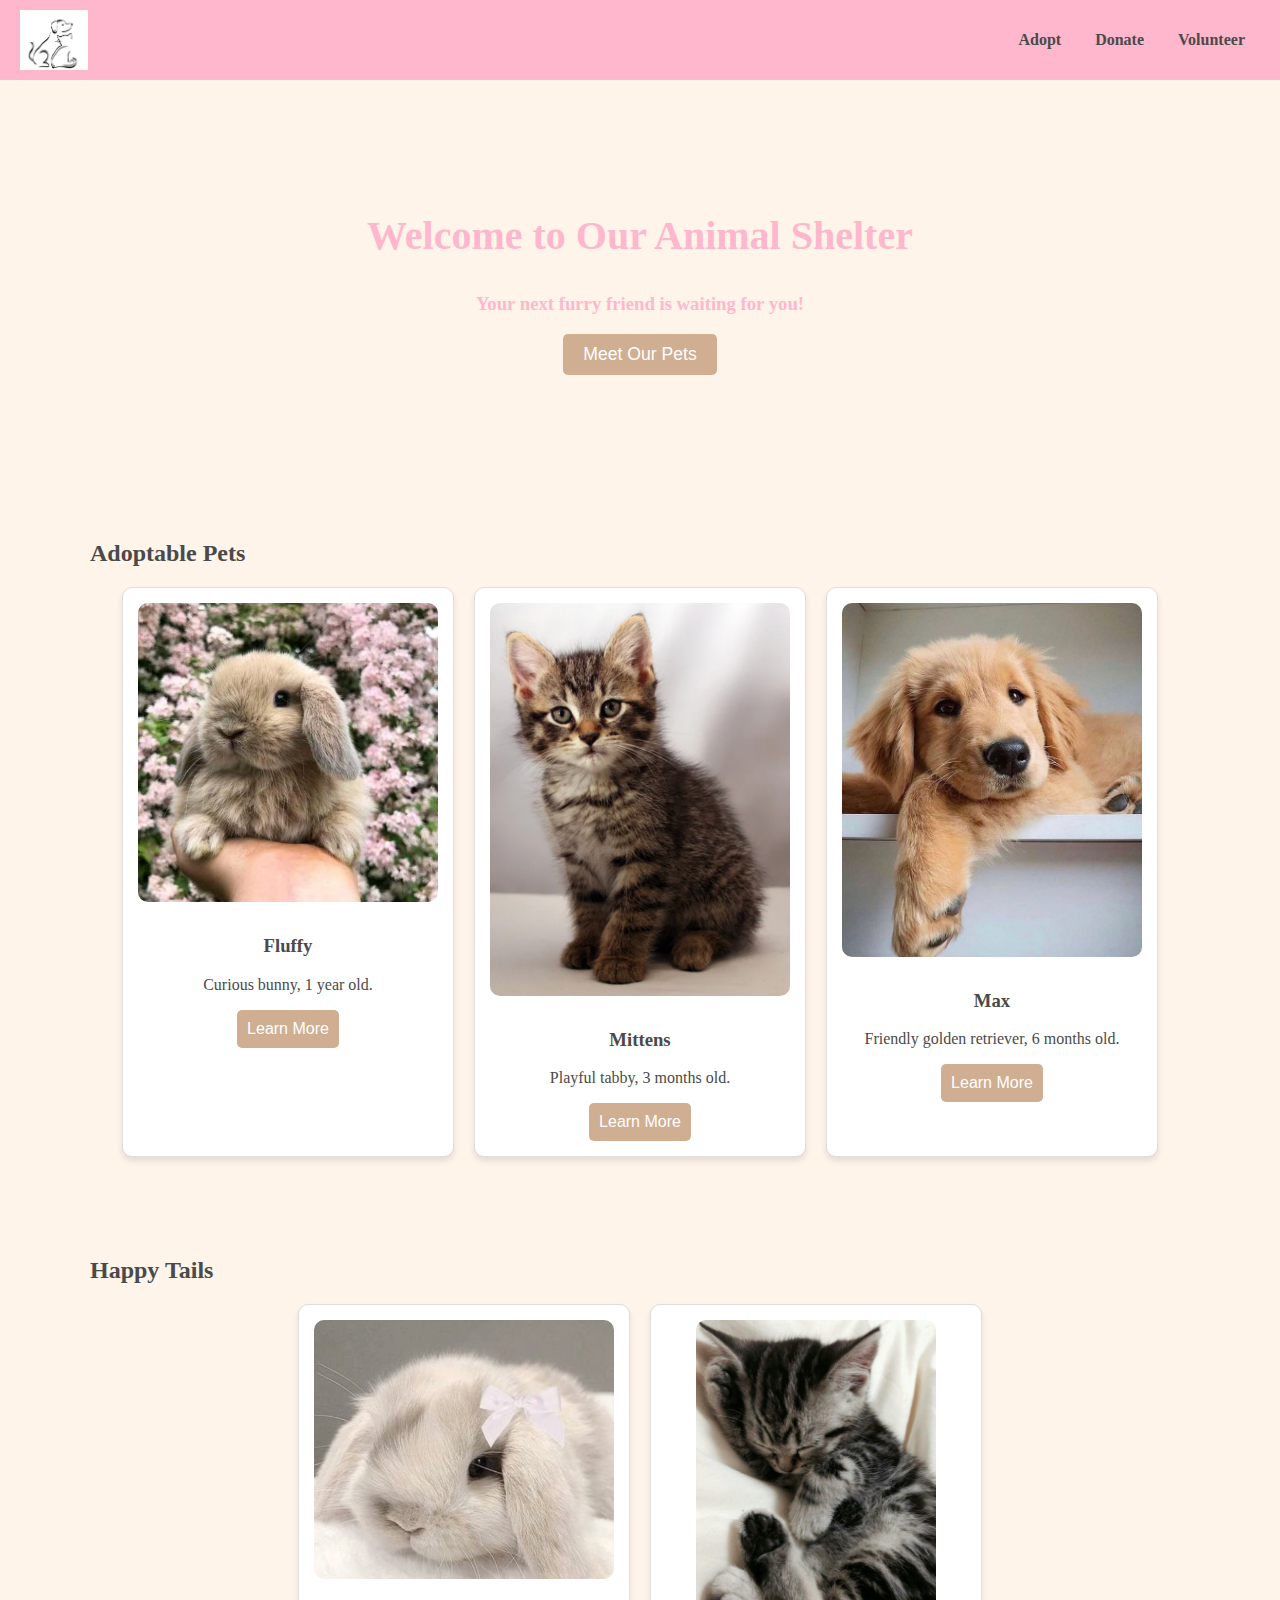
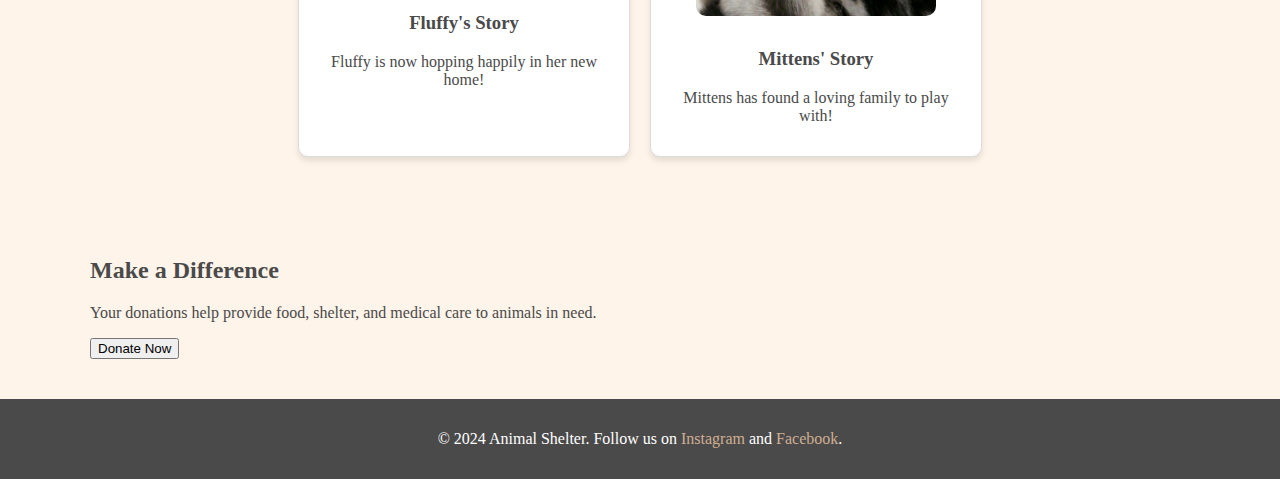
==== index.html @ 5e192e36 "Update index.html" ====
<!DOCTYPE html>
<html lang="en">
<head>
    <meta charset="UTF-8">
    <meta name="viewport" content="width=device-width, initial-scale=1.0">
    <title>Animal Shelter</title>
    <link rel="stylesheet" href="stylesheet.css">
</head>
<body>
    <header>
        <img src="logo.jpg" alt="Animal Shelter Logo" class="logo">
        <nav>
            <a href="#adopt">Adopt</a>
            <a href="#donate">Donate</a>
            <a href="#volunteer">Volunteer</a>
        </nav>
    </header>

    <div class="hero">
        <h1>Welcome to Our Animal Shelter</h1>
        <h3>Your next furry friend is waiting for you!</h3>
        <button>Meet Our Pets</button>
    </div>

    <section id="adopt" class="section">
        <h2>Adoptable Pets</h2>
        <div class="pets">
            <div class="pet">
                <img src="rabbit1.jpg" alt="Rabbit" width="100%">
                <h3>Fluffy</h3>
                <p>Curious bunny, 1 year old.</p>
                <button>Learn More</button>
            </div>
            <div class="pet">
                <img src="kitten1.jpg" alt="Kitten" width="100%">
                <h3>Mittens</h3>
                <p>Playful tabby, 3 months old.</p>
                <button>Learn More</button>
            </div>
            <div class="pet">
                <img src="puppy1.jpg" alt="Puppy" width="100%">
                <h3>Max</h3>
                <p>Friendly golden retriever, 6 months old.</p>
                <button>Learn More</button>
            </div>
        </div>
    </section>

    <section id="success-stories" class="section">
        <h2>Happy Tails</h2>
        <div class="stories">
            <div class="story">
                <img src="adopted1.jpg" alt="Adopted Bunny" width="100%">
                <h3>Fluffy's Story</h3>
                <p>Fluffy is now hopping happily in her new home!</p>
            </div>
            <div class="story">
                <img src="adopted2.jpg" alt="Adopted Kitten" width="80%">
                <h3>Mittens' Story</h3>
                <p>Mittens has found a loving family to play with!</p>
            </div>
        </div>
    </section>

    <section id="donate" class="section">
        <h2>Make a Difference</h2>
        <p>Your donations help provide food, shelter, and medical care to animals in need.</p>
        <button>Donate Now</button>
    </section>

    <footer>
        <p>&copy; 2024 Animal Shelter. Follow us on 
            <a href="https://instagram.com">Instagram</a> and 
            <a href="https://facebook.com">Facebook</a>.
        </p>
    </footer>
</body>
</html>
---- stylesheet.css ----
/* General Styles */
body {
    font-family: 'Georgia', serif;
    background-color: #fff4e9; /* Warm cream */
    color: #4a4a4a;
    margin: 0;
    padding: 0;
}

header {
    background-color: #ffb7ce; /* pink */
    padding: 10px 20px;
    display: flex;
    justify-content: space-between;
    align-items: center;
}

header .logo {
    height: 60px;
}

nav a {
    color: #4a4a4a;
    text-decoration: none;
    font-weight: bold;
    margin: 0 15px;
}

/* Hero Section */
.hero {
    background: url('hero-background.jpg') no-repeat center center/cover;
    height: 400px;
    text-align: center;
    display: flex;
    flex-direction: column;
    justify-content: center;
    align-items: center;
    color: #ffb7ce;
}

.hero h1 {
    font-size: 2.5rem;
    margin-bottom: 15px;
}

.hero button {
    background-color: #cfae92;
    border: none;
    color: white;
    padding: 10px 20px;
    font-size: 1.1rem;
    cursor: pointer;
    border-radius: 5px;
}

/* Sections */
.section {
    padding: 40px 20px;
    max-width: 1100px;
    margin: auto;
}

.pets, .stories {
    display: flex;
    flex-wrap: wrap;
    gap: 20px;
    justify-content: center;
}

.pet, .story {
    background-color: #ffffff;
    border: 1px solid #ddd;
    border-radius: 10px;
    text-align: center;
    padding: 15px;
    width: 300px;
    box-shadow: 0 4px 6px rgba(0, 0, 0, 0.1);
}

.pet img, .story img {
    border-radius: 10px;
    margin-bottom: 10px;
}

.pet button, .story button {
    background-color: #cfae92;
    border: none;
    color: white;
    padding: 10px;
    font-size: 1rem;
    cursor: pointer;
    border-radius: 5px;
}

/* Footer */
footer {
    background-color: #4a4a4a;
    color: white;
    text-align: center;
    padding: 15px;
}

footer a {
    color: #cfae92;
    text-decoration: none;
}
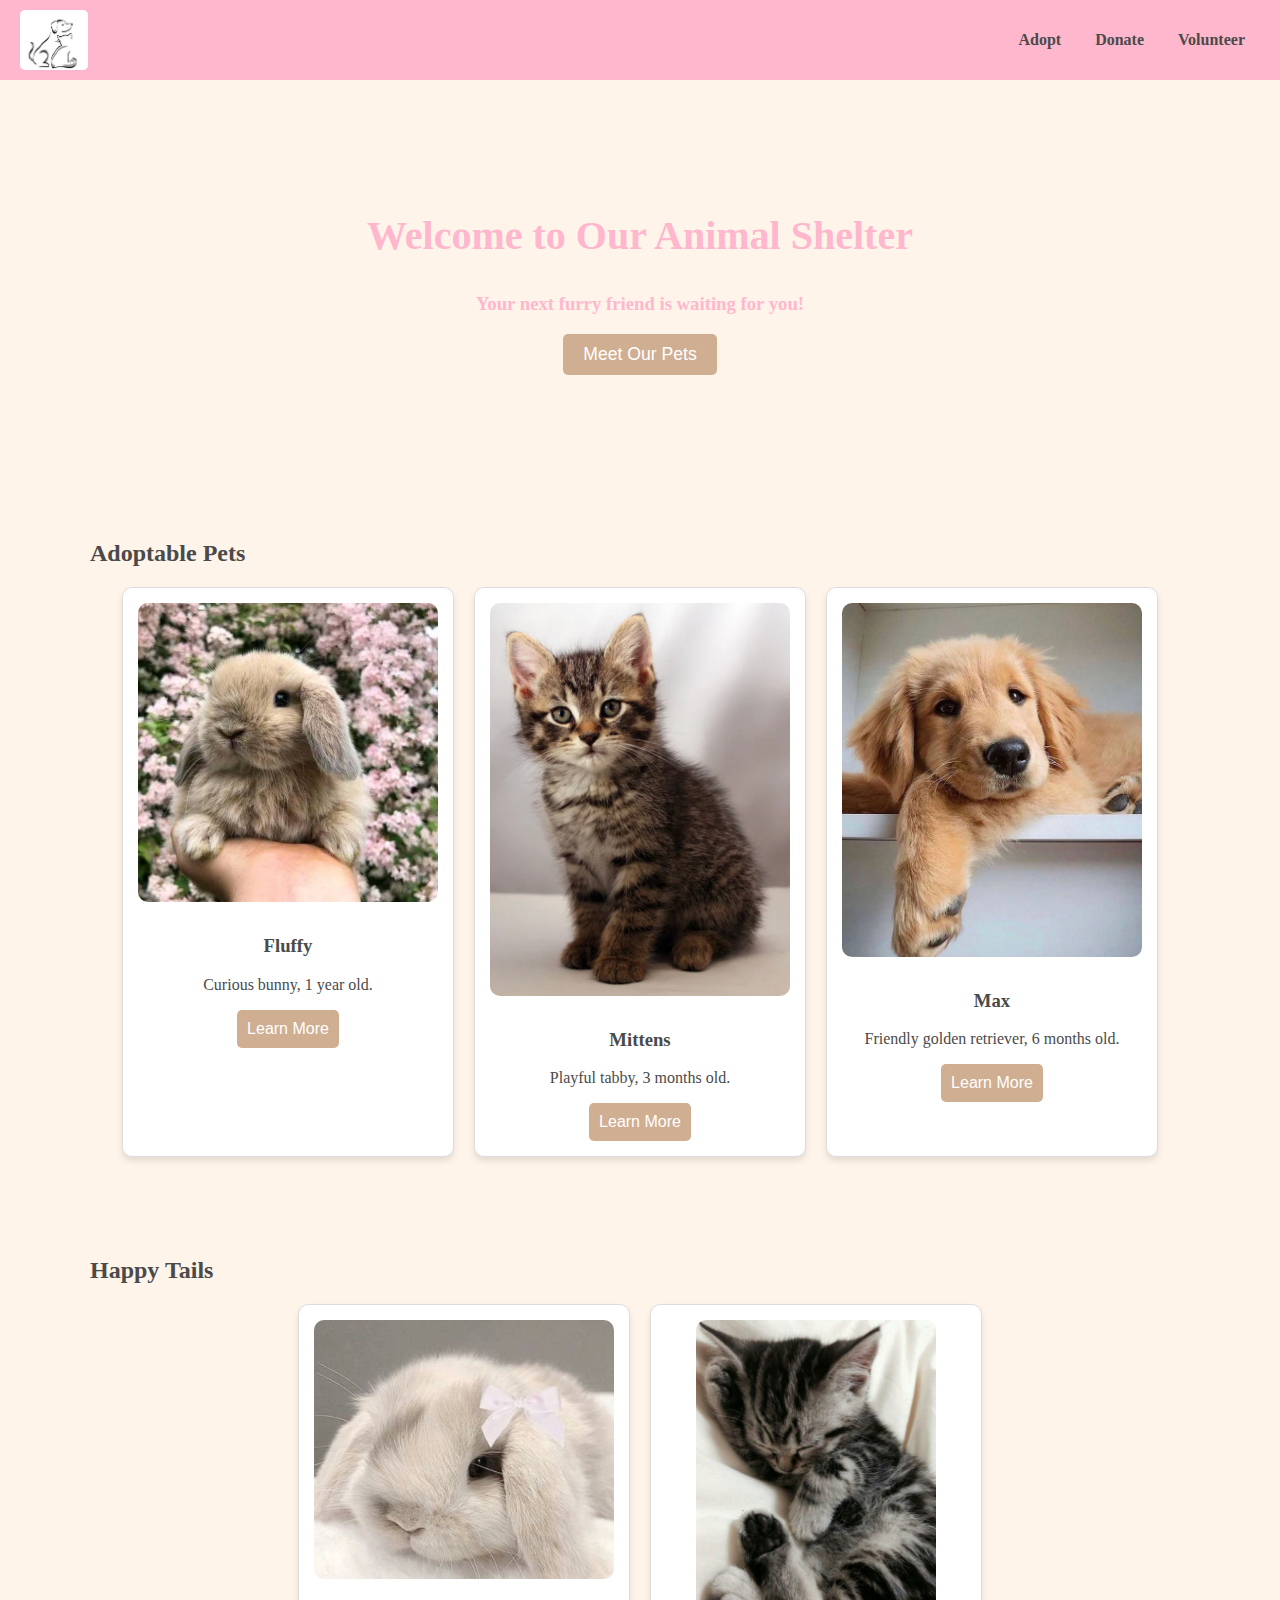
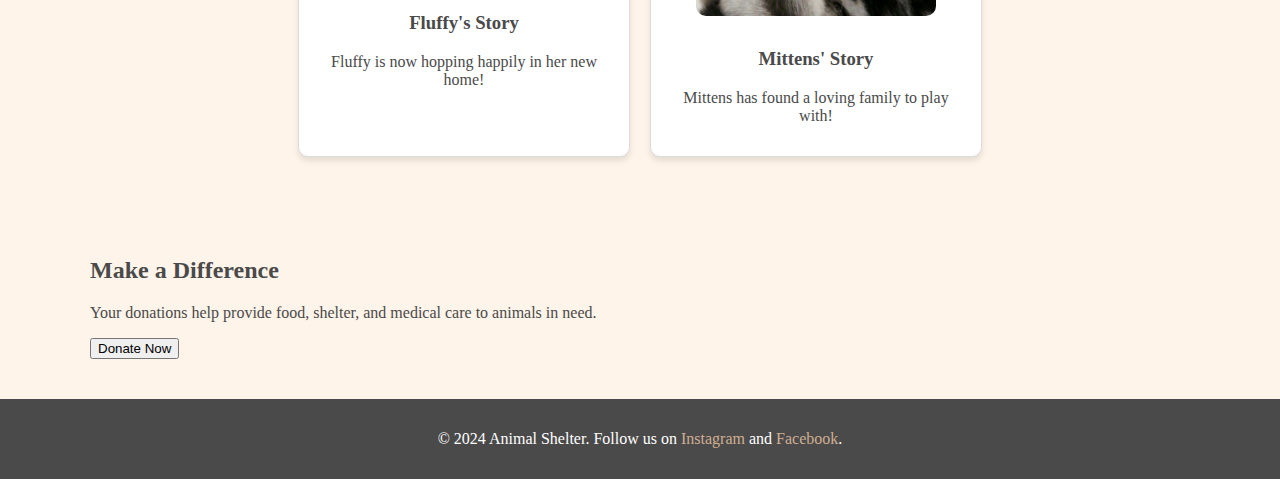
==== commit 56355e23: "Update index.html" ====
--- a/index.html
+++ b/index.html
@@ -3,7 +3,7 @@
 <head>
     <meta charset="UTF-8">
     <meta name="viewport" content="width=device-width, initial-scale=1.0">
-    <title>Animal Shelter</title>
+    <title>Loved Pets Animal Shelter</title>
     <link rel="stylesheet" href="stylesheet.css">
 </head>
 <body>
--- a/stylesheet.css
+++ b/stylesheet.css
@@ -17,6 +17,7 @@
 
 header .logo {
     height: 60px;
+    border-radius: 5px;
 }
 
 nav a {
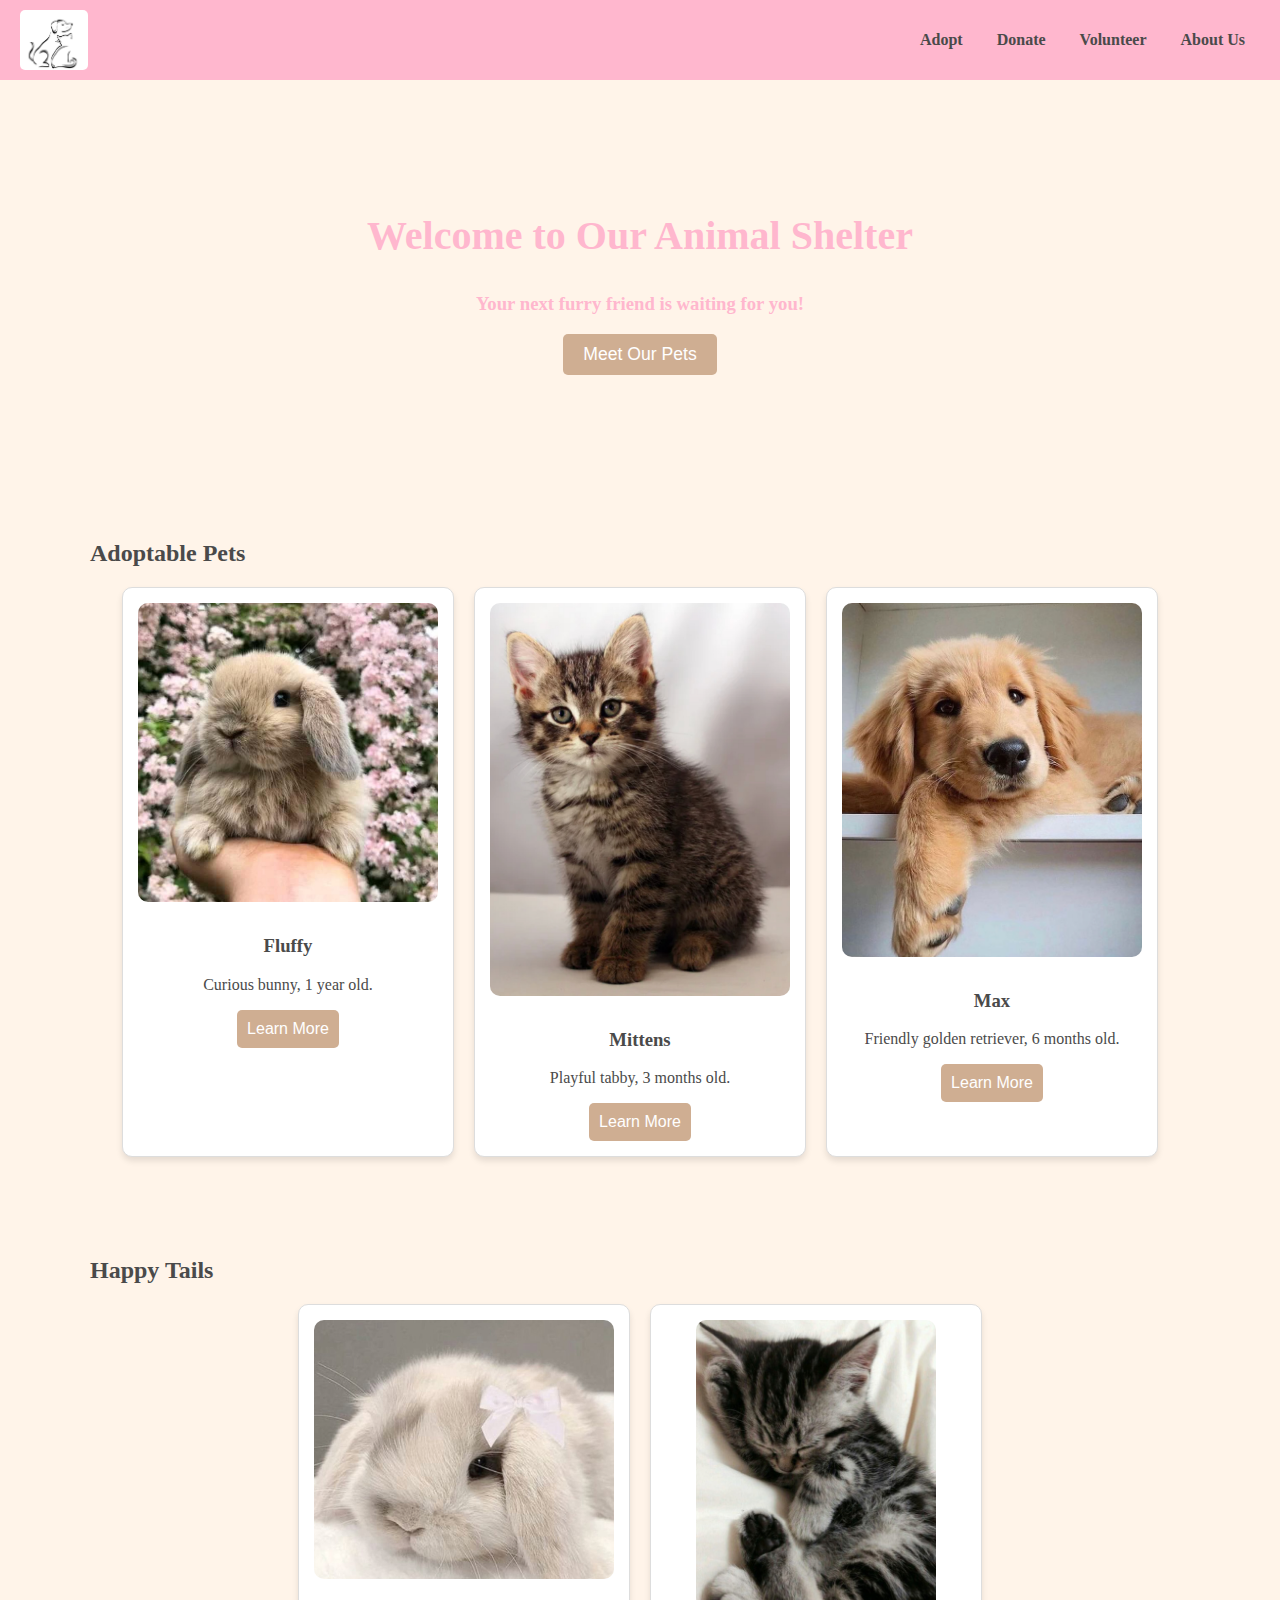
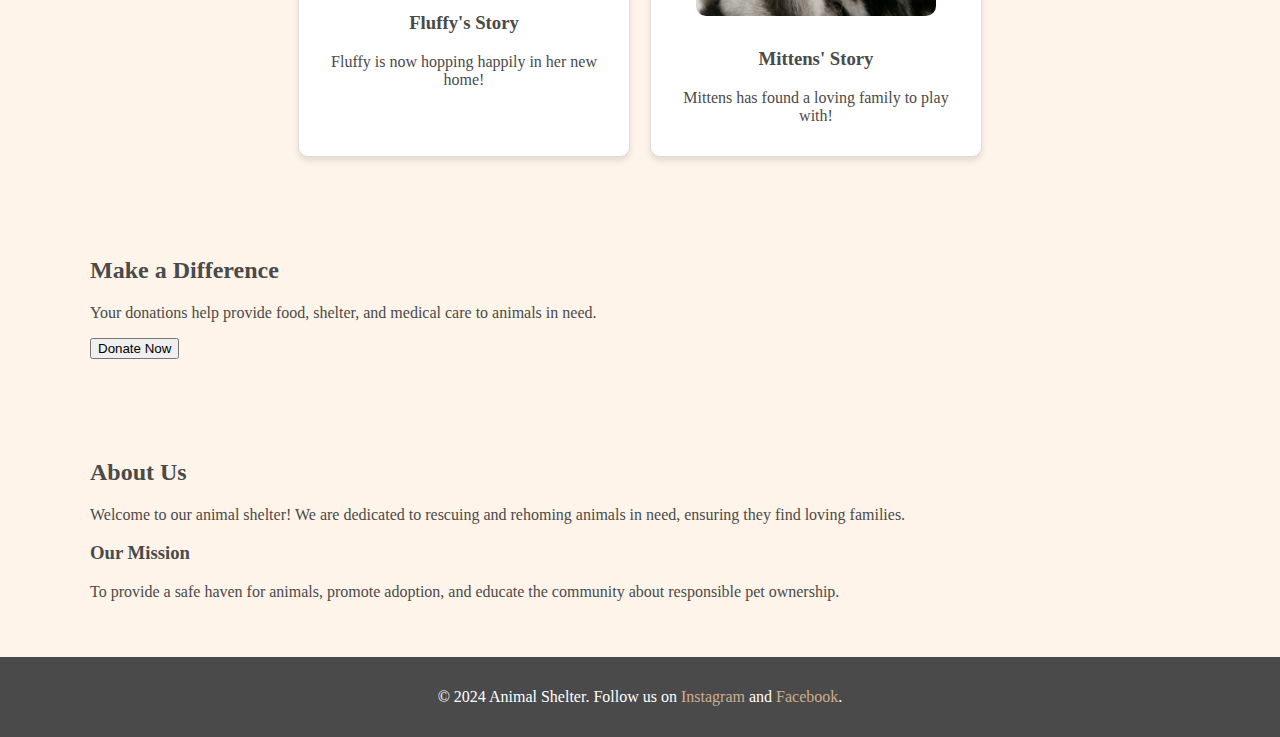
==== commit 6f6300a1: "Update index.html" ====
--- a/index.html
+++ b/index.html
@@ -5,6 +5,15 @@
     <meta name="viewport" content="width=device-width, initial-scale=1.0">
     <title>Loved Pets Animal Shelter</title>
     <link rel="stylesheet" href="stylesheet.css">
+    <script>
+        function showPets() {
+            document.getElementById('pets-gallery').scrollIntoView({ behavior: 'smooth' });
+        }
+
+        function learnMore(petName) {
+            alert(`Learn more about ${petName}!`);
+        }
+    </script>
 </head>
 <body>
     <header>
@@ -13,35 +22,36 @@
             <a href="#adopt">Adopt</a>
             <a href="#donate">Donate</a>
             <a href="#volunteer">Volunteer</a>
+            <a href="#about">About Us</a>
         </nav>
     </header>
 
     <div class="hero">
         <h1>Welcome to Our Animal Shelter</h1>
         <h3>Your next furry friend is waiting for you!</h3>
-        <button>Meet Our Pets</button>
+        <button onclick="showPets()">Meet Our Pets</button>
     </div>
 
     <section id="adopt" class="section">
         <h2>Adoptable Pets</h2>
-        <div class="pets">
+        <div class="pets" id="pets-gallery">
             <div class="pet">
                 <img src="rabbit1.jpg" alt="Rabbit" width="100%">
                 <h3>Fluffy</h3>
                 <p>Curious bunny, 1 year old.</p>
-                <button>Learn More</button>
+                <button onclick="learnMore('Fluffy')">Learn More</button>
             </div>
             <div class="pet">
                 <img src="kitten1.jpg" alt="Kitten" width="100%">
                 <h3>Mittens</h3>
                 <p>Playful tabby, 3 months old.</p>
-                <button>Learn More</button>
+                <button onclick="learnMore('Mittens')">Learn More</button>
             </div>
             <div class="pet">
                 <img src="puppy1.jpg" alt="Puppy" width="100%">
                 <h3>Max</h3>
                 <p>Friendly golden retriever, 6 months old.</p>
-                <button>Learn More</button>
+                <button onclick="learnMore('Max')">Learn More</button>
             </div>
         </div>
     </section>
@@ -68,6 +78,13 @@
         <button>Donate Now</button>
     </section>
 
+    <section id="about" class="section">
+        <h2>About Us</h2>
+        <p>Welcome to our animal shelter! We are dedicated to rescuing and rehoming animals in need, ensuring they find loving families.</p>
+        <h3>Our Mission</h3>
+        <p>To provide a safe haven for animals, promote adoption, and educate the community about responsible pet ownership.</p>
+    </section>
+
     <footer>
         <p>&copy; 2024 Animal Shelter. Follow us on 
             <a href="https://instagram.com">Instagram</a> and 
@@ -76,4 +93,3 @@
     </footer>
 </body>
 </html>
-
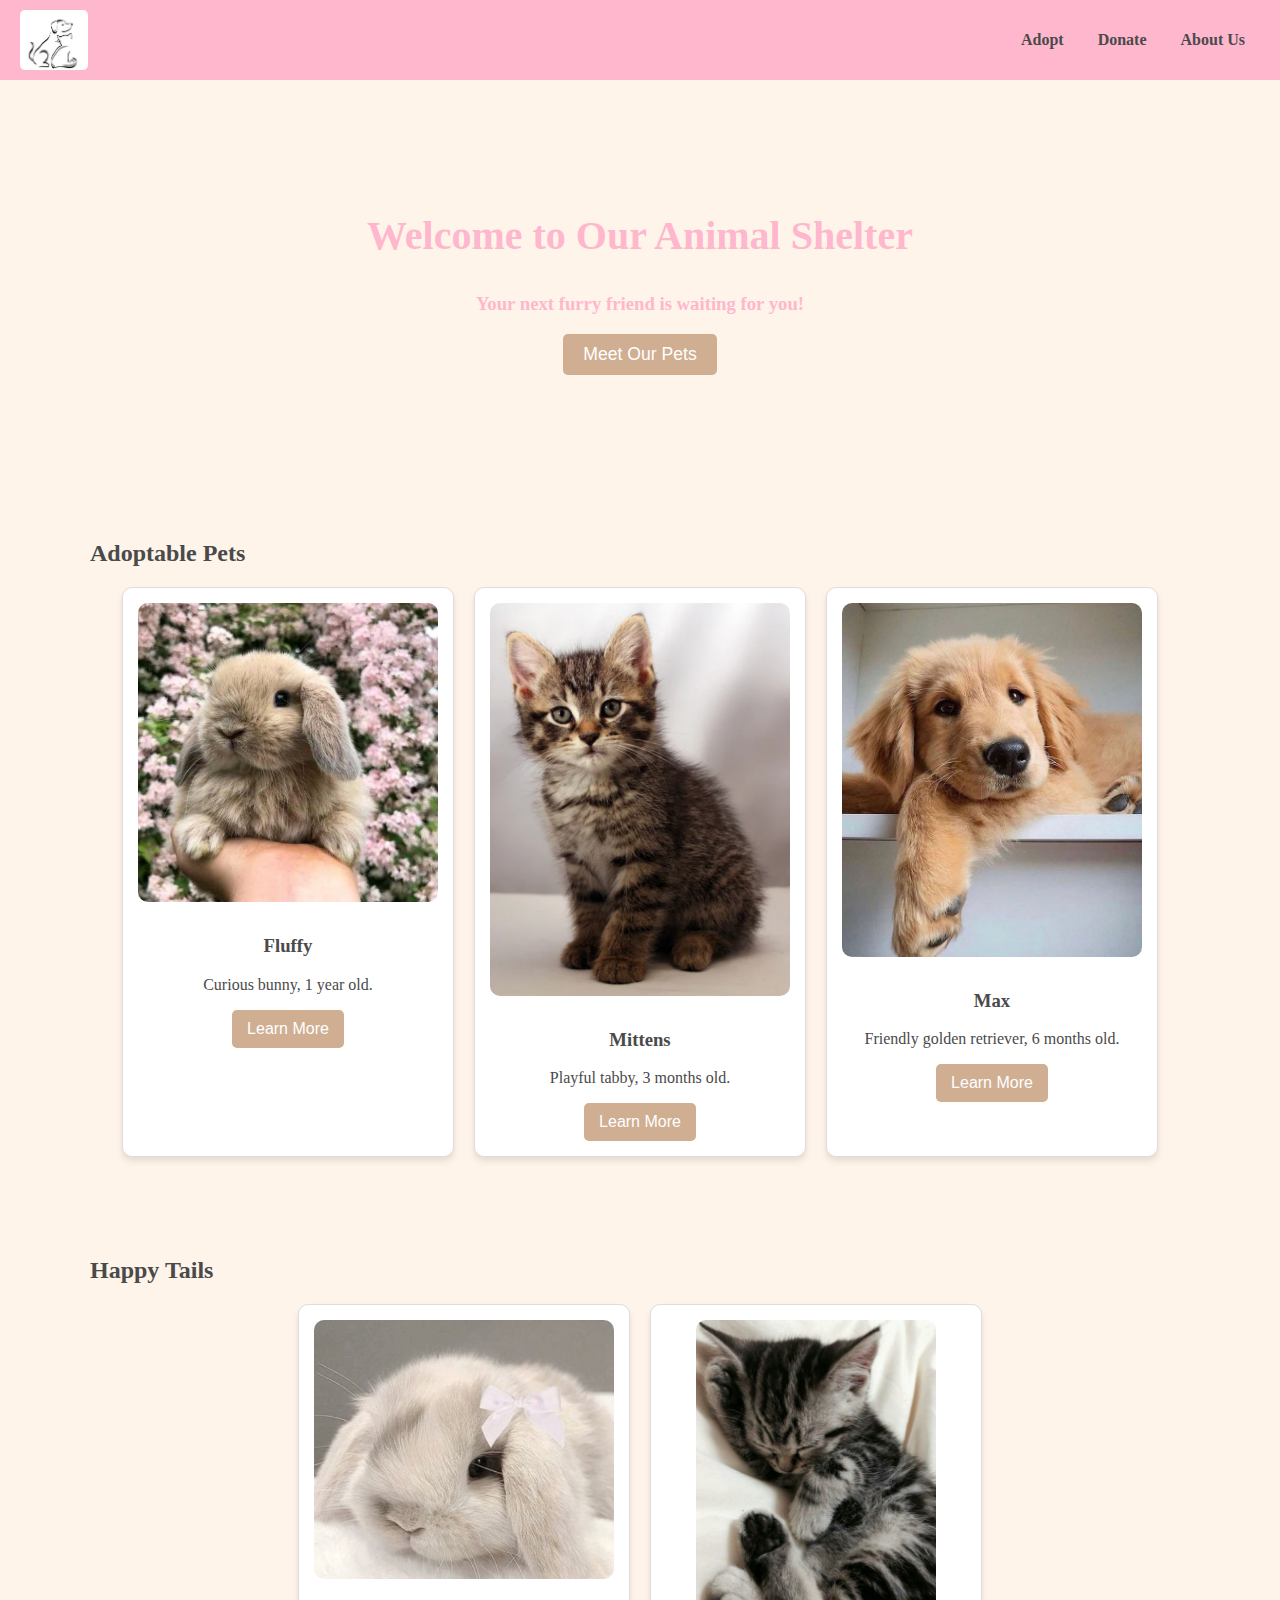
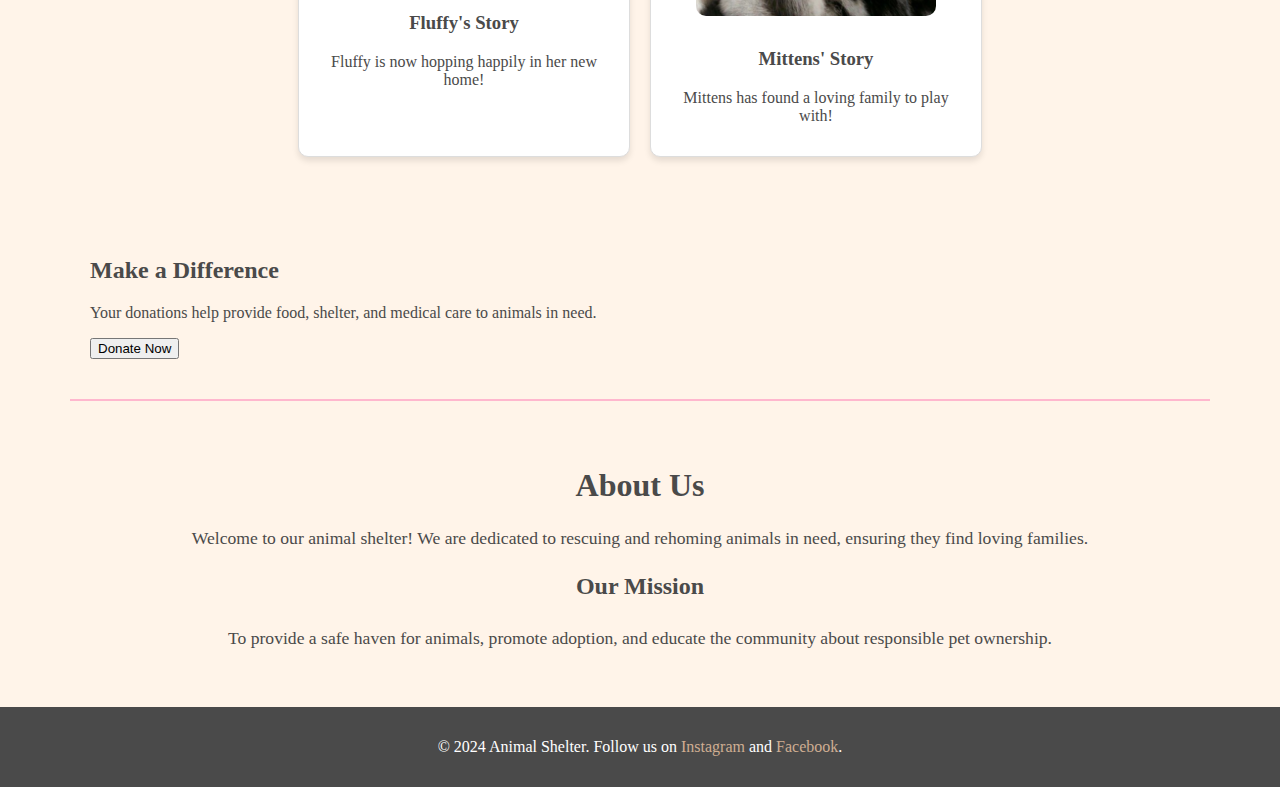
==== commit 1a8ccaf6: "Update index.html" ====
--- a/index.html
+++ b/index.html
@@ -21,7 +21,6 @@
         <nav>
             <a href="#adopt">Adopt</a>
             <a href="#donate">Donate</a>
-            <a href="#volunteer">Volunteer</a>
             <a href="#about">About Us</a>
         </nav>
     </header>
--- a/stylesheet.css
+++ b/stylesheet.css
@@ -8,7 +8,7 @@
 }
 
 header {
-    background-color: #ffb7ce; /* pink */
+    background-color: #ffb7ce; /* Pink */
     padding: 10px 20px;
     display: flex;
     justify-content: space-between;
@@ -52,6 +52,11 @@
     font-size: 1.1rem;
     cursor: pointer;
     border-radius: 5px;
+    transition: background-color 0.3s ease;
+}
+
+.hero button:hover {
+    background-color: #a9826d;
 }
 
 /* Sections */
@@ -87,10 +92,42 @@
     background-color: #cfae92;
     border: none;
     color: white;
-    padding: 10px;
+    padding: 10px 15px;
     font-size: 1rem;
     cursor: pointer;
     border-radius: 5px;
+    transition: background-color 0.3s ease;
+}
+
+.pet button:hover, .story button:hover {
+    background-color: #a9826d;
+}
+
+/* About Section */
+#about {
+    background-color: #fff4e9;
+    border-top: 2px solid #ffb7ce;
+    padding: 40px 20px;
+    text-align: center;
+}
+
+#about h2 {
+    font-size: 2rem;
+    margin-bottom: 20px;
+    color: #4a4a4a;
+}
+
+#about h3 {
+    font-size: 1.5rem;
+    margin-top: 20px;
+    color: #4a4a4a;
+}
+
+#about p {
+    font-size: 1.1rem;
+    line-height: 1.6;
+    margin-bottom: 15px;
+    color: #4a4a4a;
 }
 
 /* Footer */
@@ -105,3 +142,8 @@
     color: #cfae92;
     text-decoration: none;
 }
+
+/* Smooth Scrolling for Links */
+html {
+    scroll-behavior: smooth;
+}
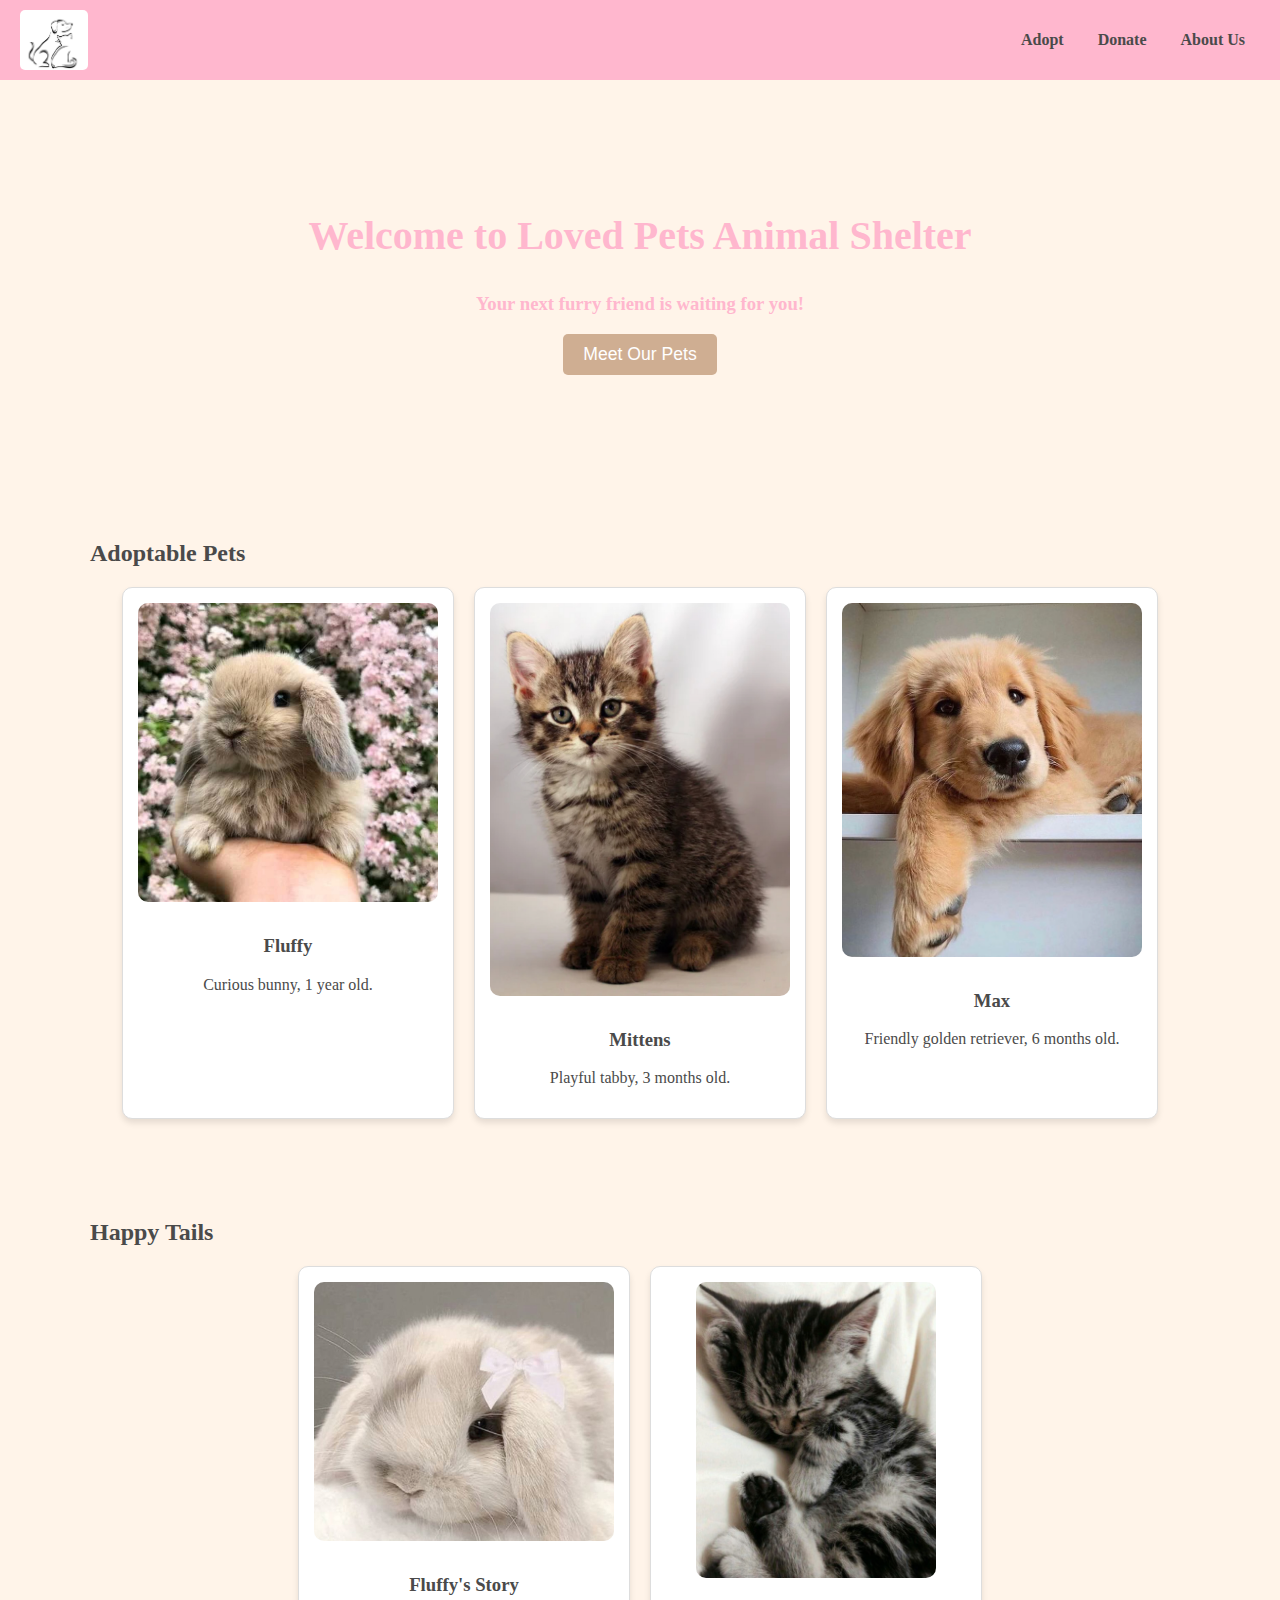
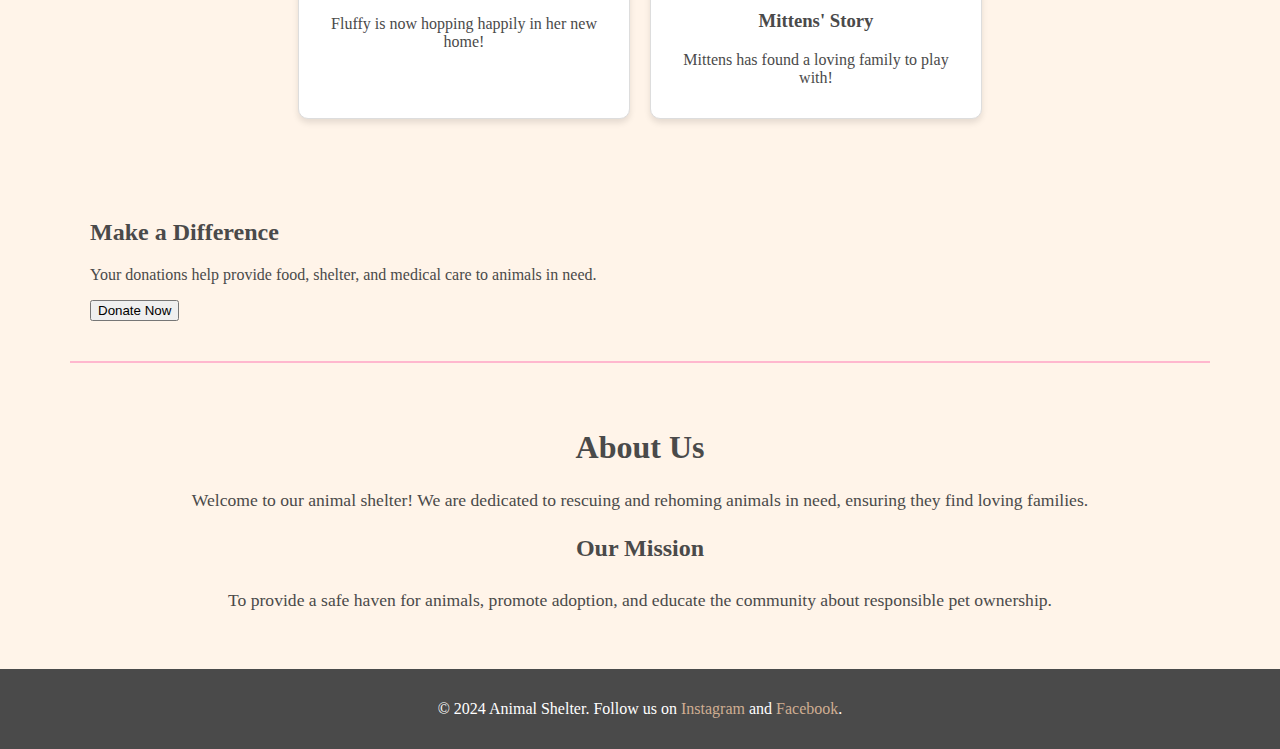
==== commit 08e0baef: "Update index.html" ====
--- a/index.html
+++ b/index.html
@@ -26,7 +26,7 @@
     </header>
 
     <div class="hero">
-        <h1>Welcome to Our Animal Shelter</h1>
+        <h1>Welcome to Loved Pets Animal Shelter</h1>
         <h3>Your next furry friend is waiting for you!</h3>
         <button onclick="showPets()">Meet Our Pets</button>
     </div>
@@ -38,19 +38,19 @@
                 <img src="rabbit1.jpg" alt="Rabbit" width="100%">
                 <h3>Fluffy</h3>
                 <p>Curious bunny, 1 year old.</p>
-                <button onclick="learnMore('Fluffy')">Learn More</button>
+                
             </div>
             <div class="pet">
                 <img src="kitten1.jpg" alt="Kitten" width="100%">
                 <h3>Mittens</h3>
                 <p>Playful tabby, 3 months old.</p>
-                <button onclick="learnMore('Mittens')">Learn More</button>
+                
             </div>
             <div class="pet">
                 <img src="puppy1.jpg" alt="Puppy" width="100%">
                 <h3>Max</h3>
                 <p>Friendly golden retriever, 6 months old.</p>
-                <button onclick="learnMore('Max')">Learn More</button>
+                
             </div>
         </div>
     </section>
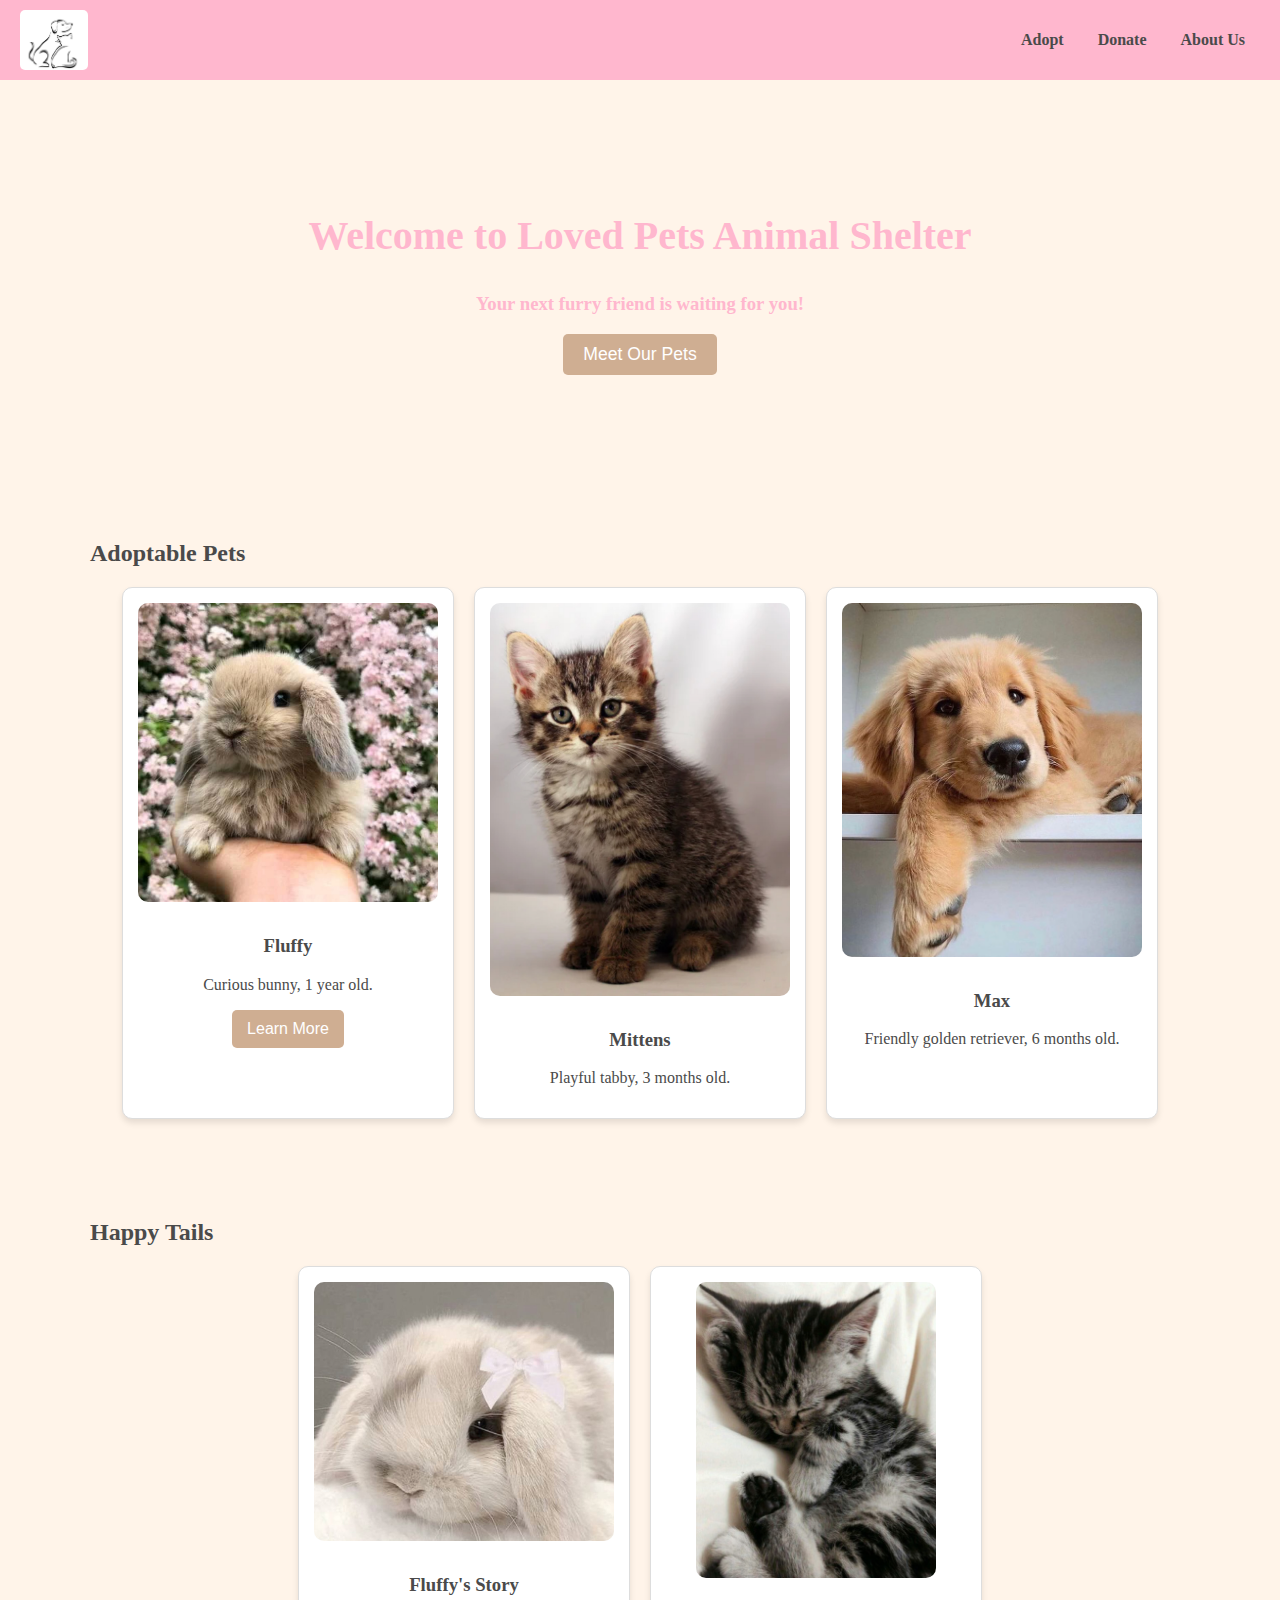
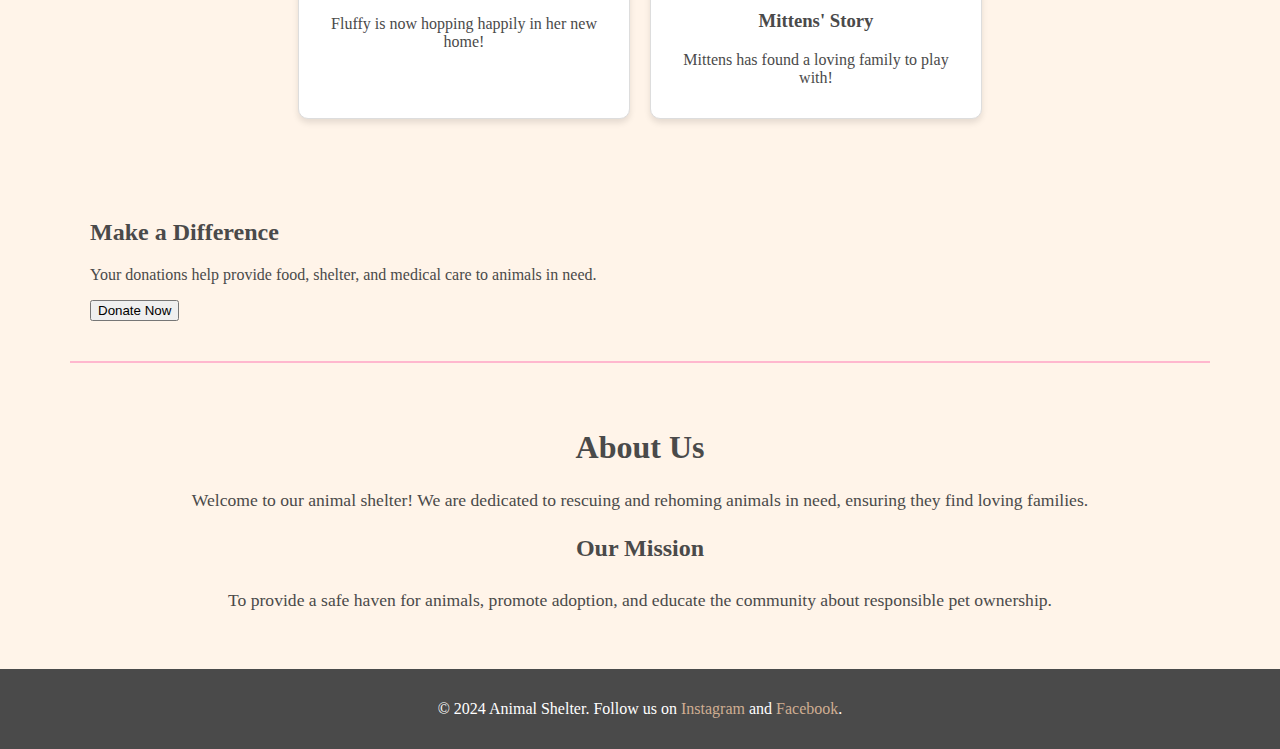
==== commit da3e27a1: "Update index.html" ====
--- a/index.html
+++ b/index.html
@@ -38,7 +38,7 @@
                 <img src="rabbit1.jpg" alt="Rabbit" width="100%">
                 <h3>Fluffy</h3>
                 <p>Curious bunny, 1 year old.</p>
-                
+                <button onclick="window.location.href='fluffy-details.html'">Learn More</button>
             </div>
             <div class="pet">
                 <img src="kitten1.jpg" alt="Kitten" width="100%">
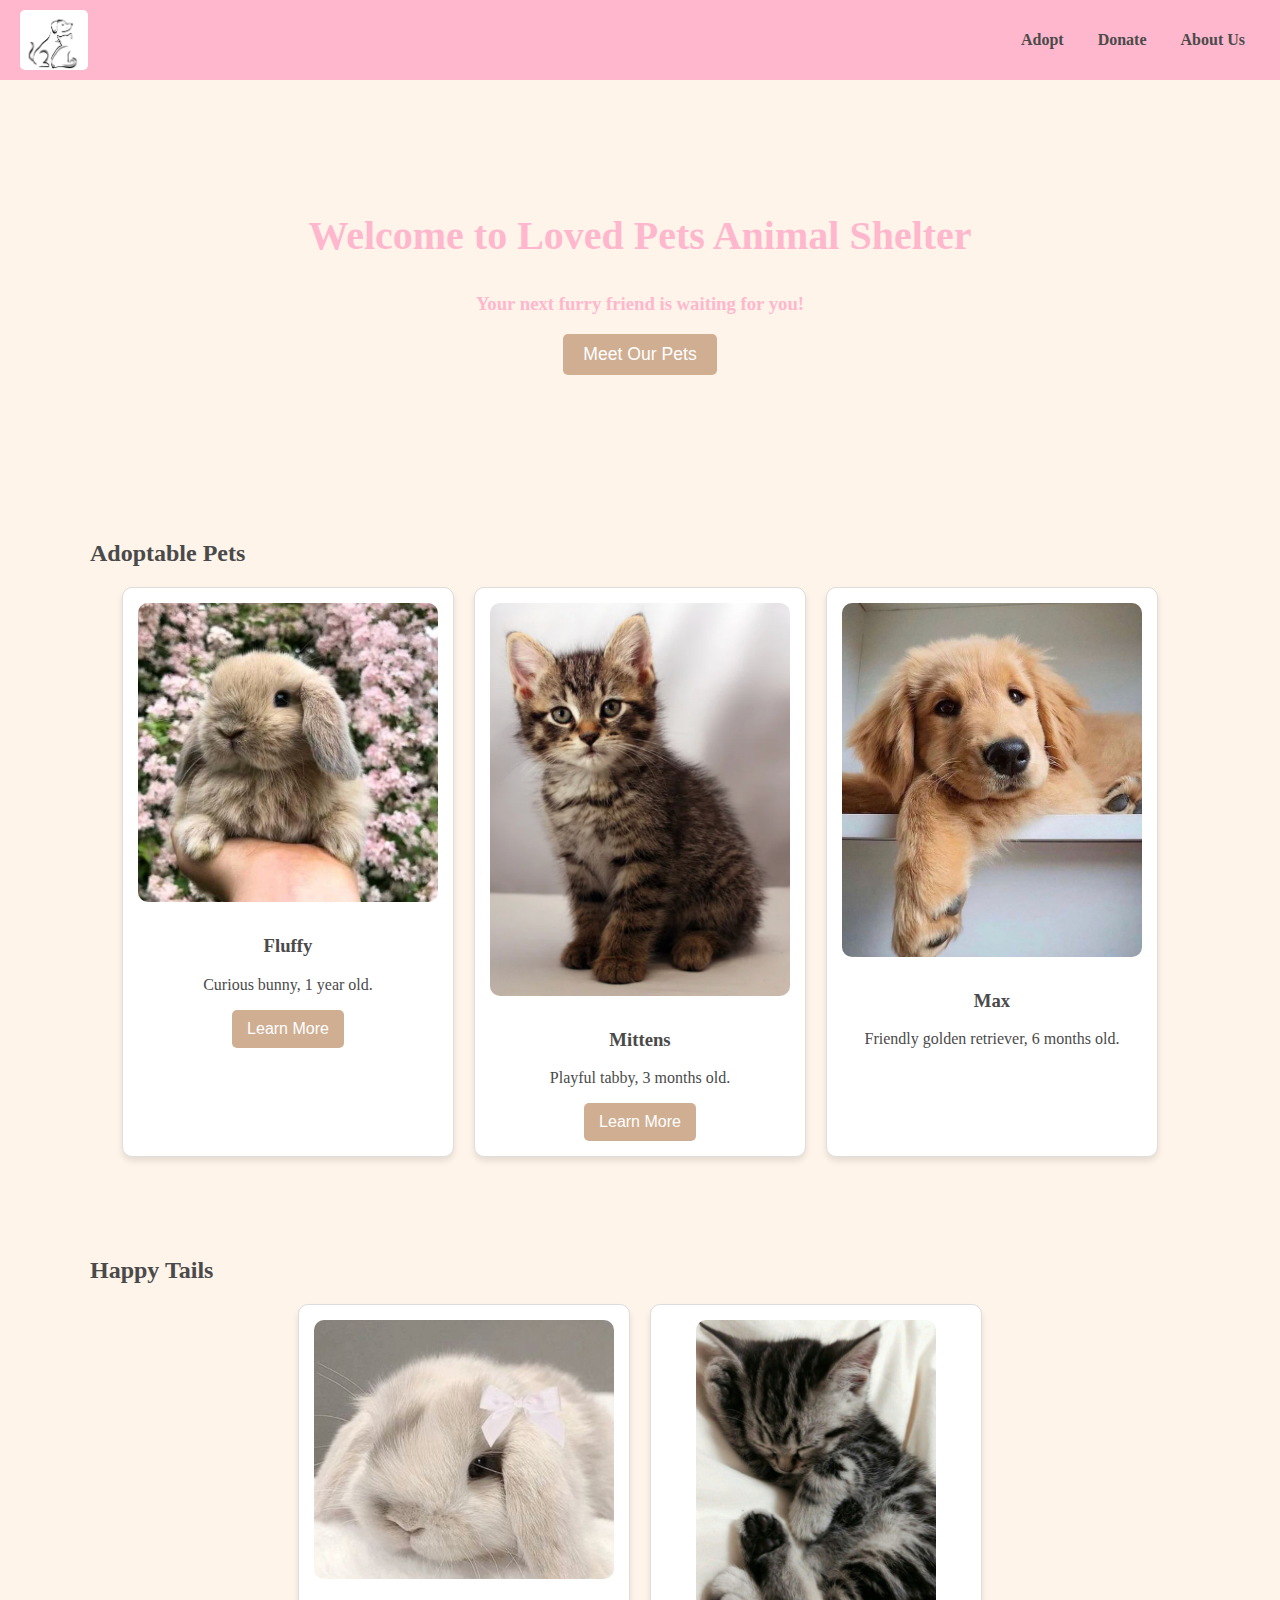
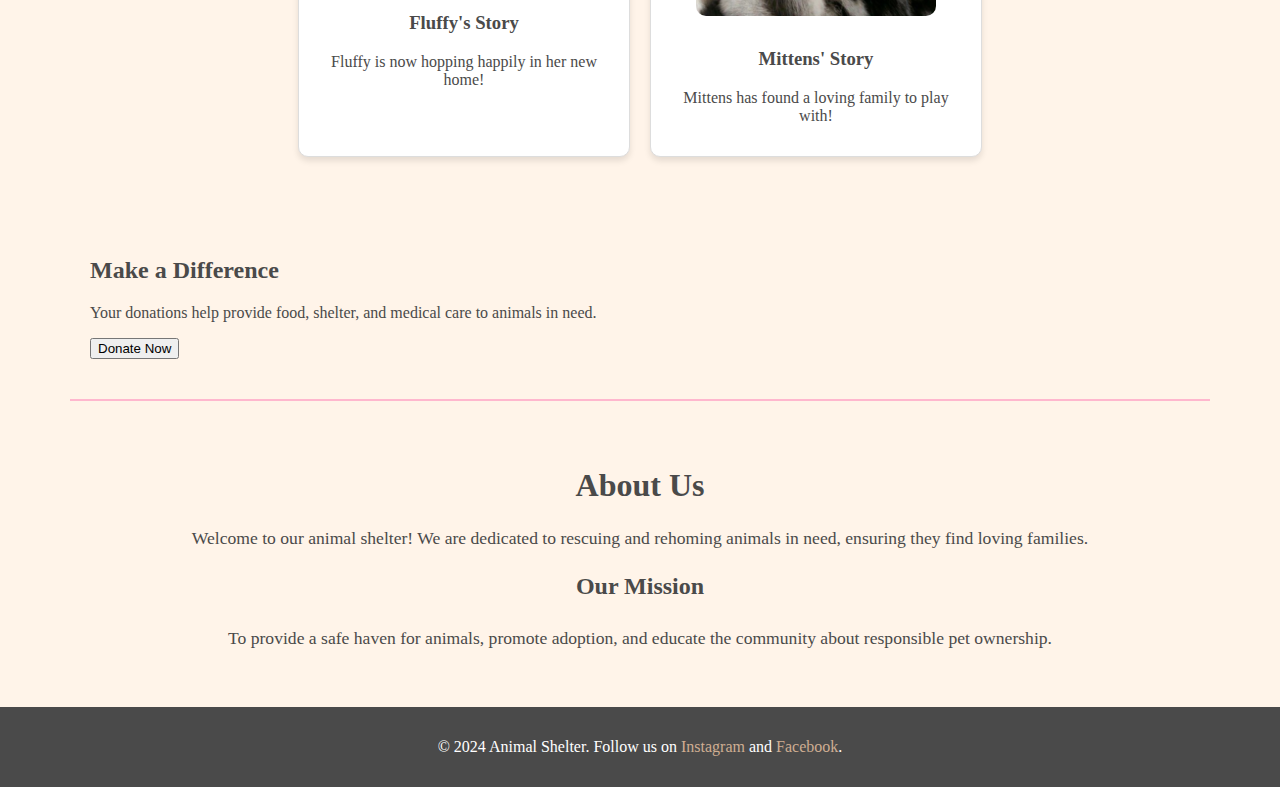
==== commit c2740c1b: "Update index.html" ====
--- a/index.html
+++ b/index.html
@@ -44,7 +44,7 @@
                 <img src="kitten1.jpg" alt="Kitten" width="100%">
                 <h3>Mittens</h3>
                 <p>Playful tabby, 3 months old.</p>
-                
+                <button onclick="window.location.href='mittens-details.html'">Learn More</button>        
             </div>
             <div class="pet">
                 <img src="puppy1.jpg" alt="Puppy" width="100%">
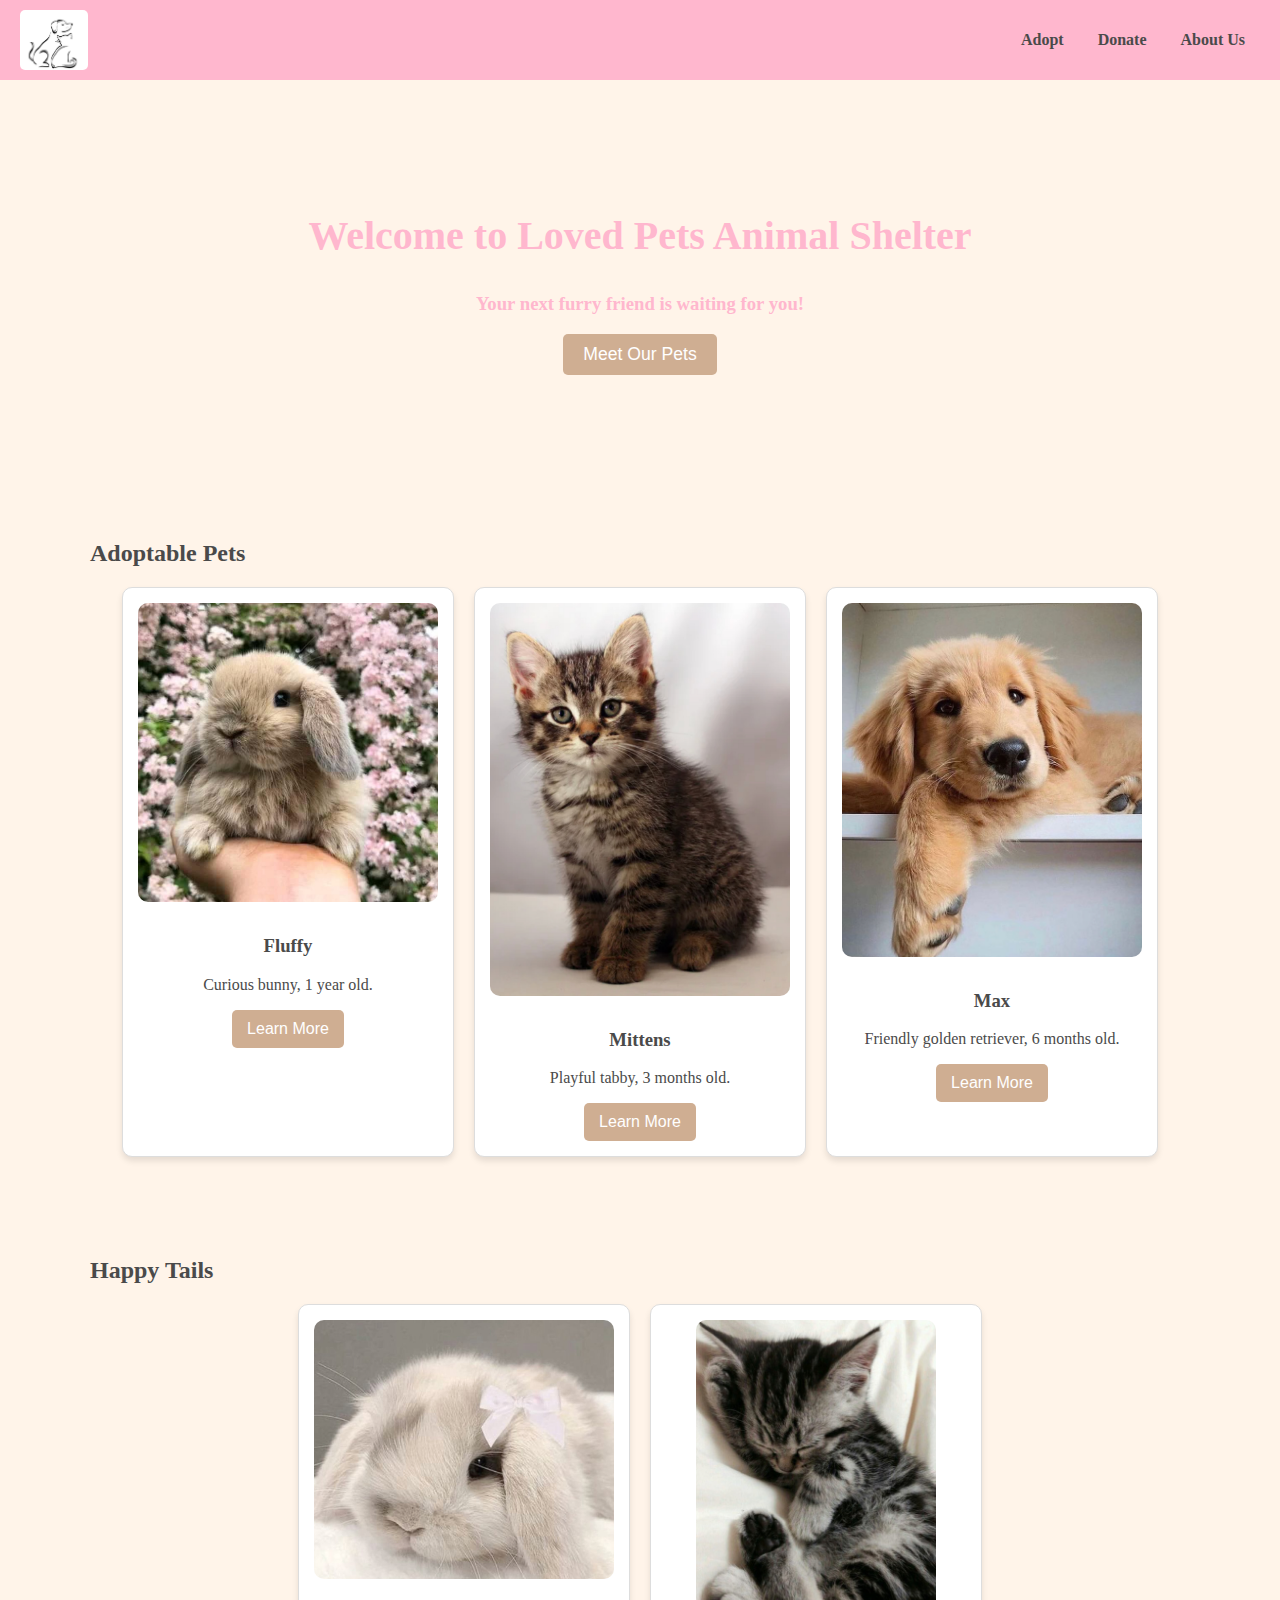
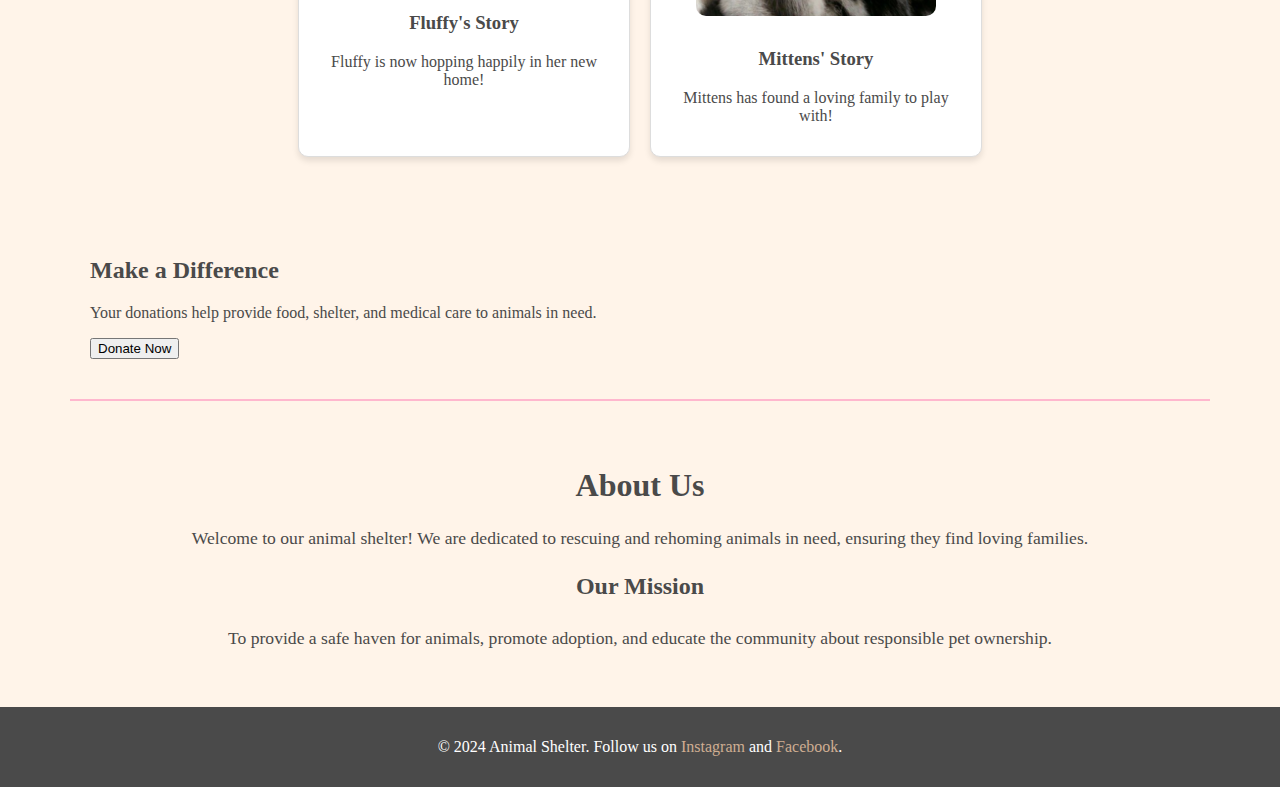
==== commit fee1f6c1: "Update index.html" ====
--- a/index.html
+++ b/index.html
@@ -50,7 +50,7 @@
                 <img src="puppy1.jpg" alt="Puppy" width="100%">
                 <h3>Max</h3>
                 <p>Friendly golden retriever, 6 months old.</p>
-                
+                <button onclick="window.location.href='max-details.html'">Learn More</button>        
             </div>
         </div>
     </section>
